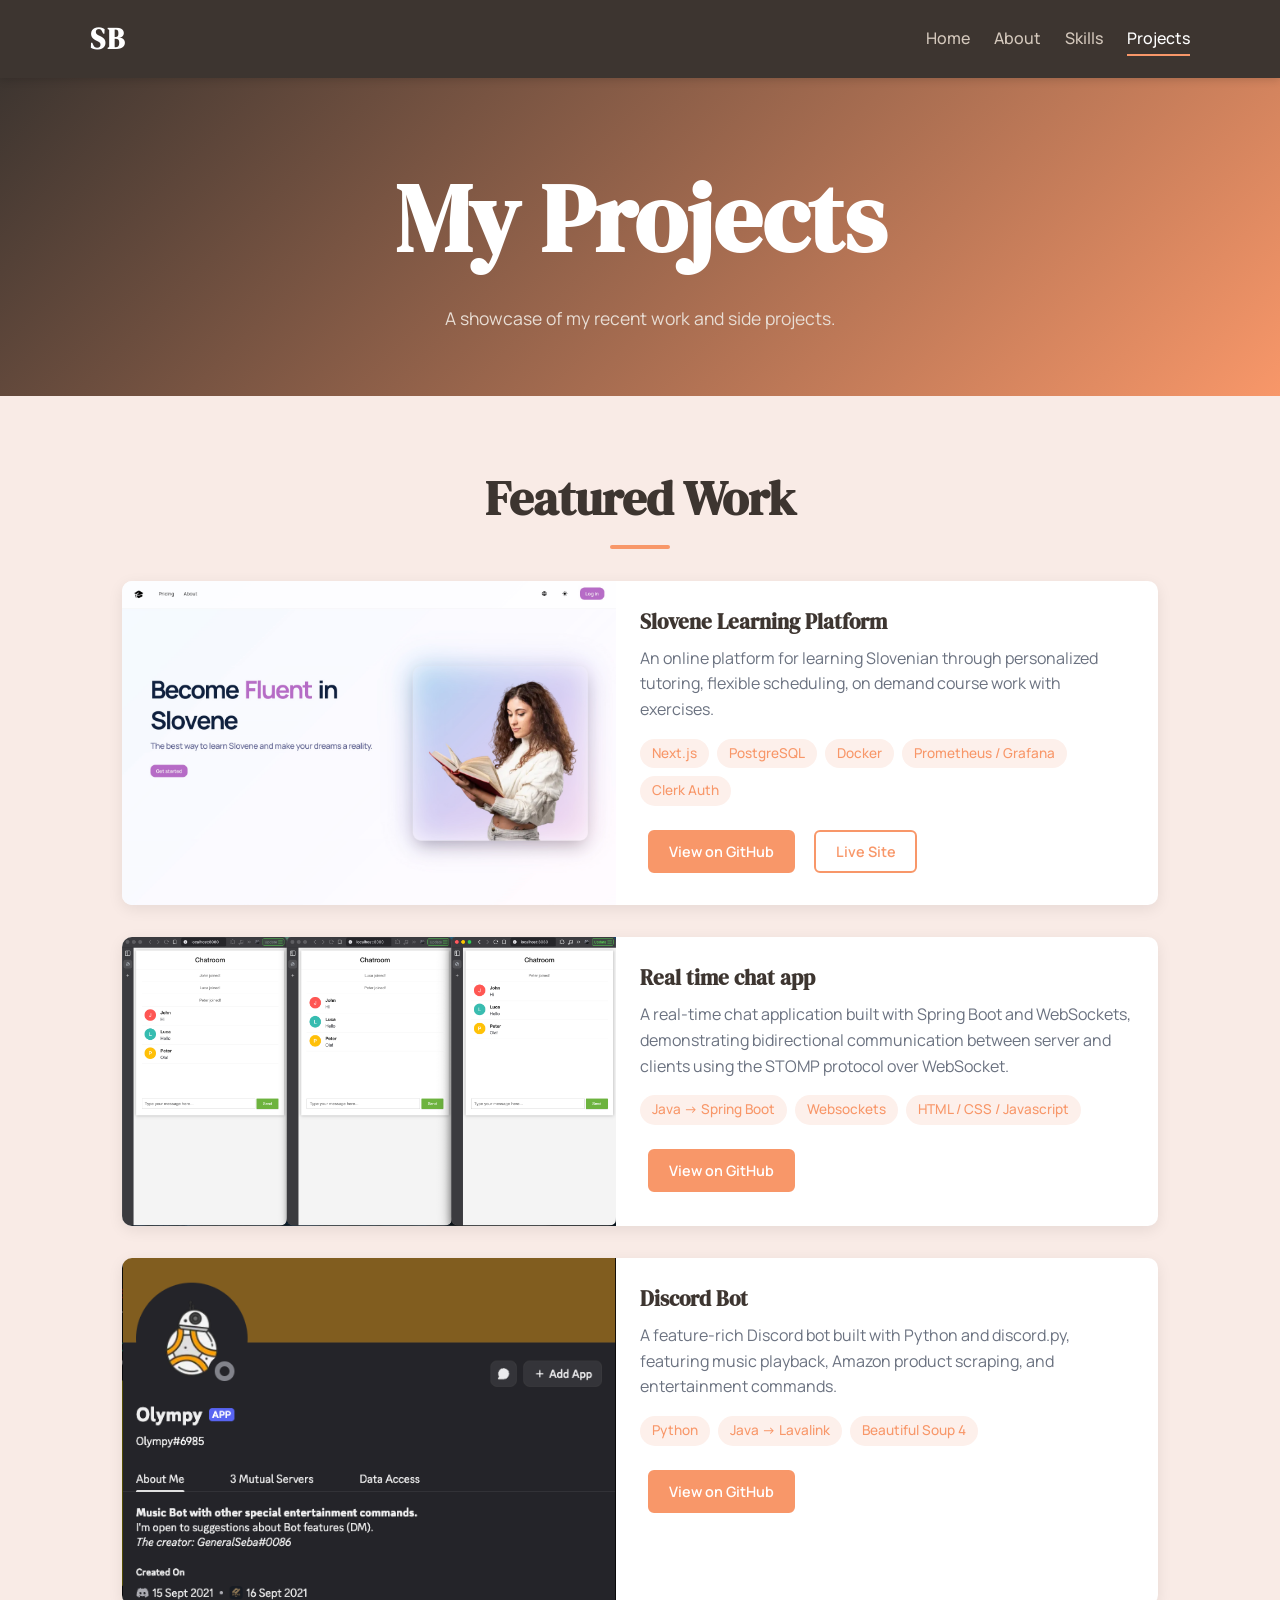
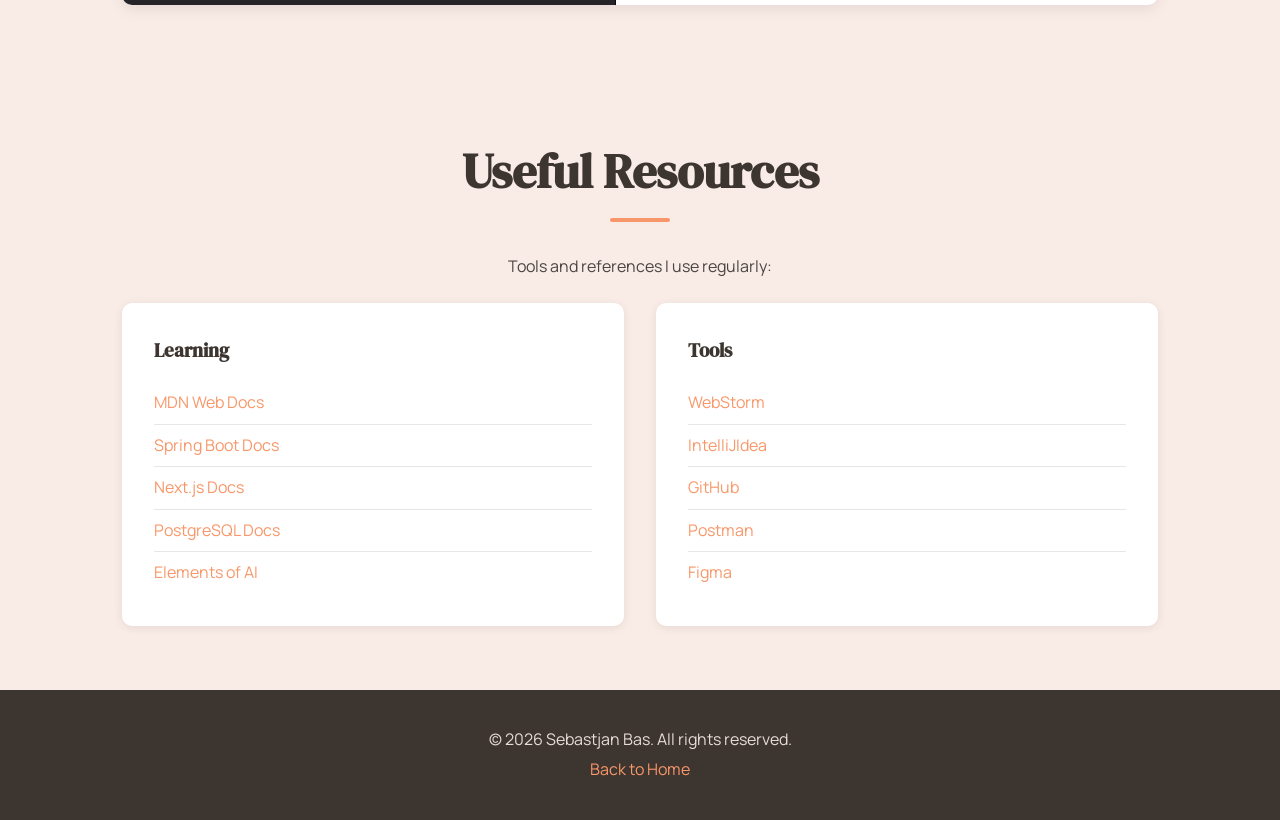
==== projects.html @ 0d4baaa6 "commit the assignment" ====
<!DOCTYPE html>
<html lang="en">
<head>
    <meta charset="UTF-8">
    <meta name="viewport" content="width=device-width, initial-scale=1.0">
    <title>Projects | Sebastjan Bas</title>
    <link rel="preconnect" href="https://fonts.googleapis.com">
    <link rel="preconnect" href="https://fonts.gstatic.com" crossorigin>
    <link href="https://fonts.googleapis.com/css2?family=DM+Serif+Display&family=Manrope:wght@400;500;600;700&display=swap" rel="stylesheet">
    <link rel="stylesheet" href="styles.css">
</head>
<body>

<!-- Navigation -->
<nav id="navbar">
    <div class="nav-container">
        <a href="index.html" class="logo">SB</a>
        <ul class="nav-links">
            <li><a href="index.html">Home</a></li>
            <li><a href="index.html#about">About</a></li>
            <li><a href="index.html#skills">Skills</a></li>
            <li><a href="projects.html" class="active">Projects</a></li>
        </ul>
        <button class="menu-toggle" id="menuToggle">&#9776;</button>
    </div>
</nav>

<!-- Page Header -->
<header class="page-header">
    <h1 style="font-size: 96px">My Projects</h1>
    <p>A showcase of my recent work and side projects.</p>
</header>

<!-- Projects Grid -->
<section class="section">
    <h2 class="section-title">Featured Work</h2>
    <div class="projects-grid">
        <div class="project-card">
            <img src="./assets/project1.jpeg" alt="Slovene Learning Platform">
            <div class="project-info">
                <h3>Slovene Learning Platform</h3>
                <p>An online platform for learning Slovenian through personalized tutoring, flexible scheduling, on demand course work with exercises.</p>
                <ul class="tech-list">
                    <li>Next.js</li>
                    <li>PostgreSQL</li>
                    <li>Docker</li>
                    <li>Prometheus / Grafana</li>
                    <li>Clerk Auth</li>
                </ul>
                <a href="https://github.com/Slovenscina-Korak-za-Korakom" target="_blank" rel="noopener noreferrer" class="btn btn-small">View on GitHub</a>
                <a href="https://slovenscinakzk.com/en" target="_blank" rel="noopener noreferrer" class="btn btn-small btn-outline">Live Site</a>
            </div>
        </div>

        <div class="project-card">
            <img src="./assets/project2.png" alt="Real time chat app">
            <div class="project-info">
                <h3>Real time chat app</h3>
                <p>A real-time chat application built with Spring Boot and WebSockets, demonstrating bidirectional communication between server and clients using the STOMP protocol over WebSocket.</p>
                <ul class="tech-list">
                    <li>Java -> Spring Boot</li>
                    <li>Websockets</li>
                    <li>HTML / CSS / Javascript</li>
                </ul>
                <a href="https://github.com/sebastjanbas/Real-time-app" target="_blank" rel="noopener noreferrer" class="btn btn-small">View on GitHub</a>
            </div>
        </div>

        <div class="project-card">
            <img src="./assets/project3.png" alt="Discord Bot">
            <div class="project-info">
                <h3>Discord Bot</h3>
                <p>A feature-rich Discord bot built with Python and discord.py, featuring music playback, Amazon product scraping, and entertainment commands.</p>
                <ul class="tech-list">
                    <li>Python</li>
                    <li>Java -> Lavalink</li>
                    <li>Beautiful Soup 4</li>
                </ul>
                <a href="https://github.com/sebastjanbas/discord-bot" target="_blank" rel="noopener noreferrer" class="btn btn-small">View on GitHub</a>
            </div>
        </div>

    </div>
</section>

<!-- Resources Section -->
<section class="section">
    <h2 class="section-title">Useful Resources</h2>
    <p style="text-align:center; margin-bottom: 1.5rem;">Tools and references I use regularly:</p>
    <div class="resources-grid">
        <div class="resource-card">
            <h3>Learning</h3>
            <ul class="resource-list">
                <li><a href="https://developer.mozilla.org/" target="_blank" rel="noopener noreferrer">MDN Web Docs</a></li>
                <li><a href="https://spring.io/projects/spring-boot" target="_blank" rel="noopener noreferrer">Spring Boot Docs</a></li>
                <li><a href="https://nextjs.org/docs" target="_blank" rel="noopener noreferrer">Next.js Docs</a></li>
                <li><a href="https://www.postgresql.org/docs/current/index.html" target="_blank" rel="noopener noreferrer">PostgreSQL Docs</a></li>
                <li><a href="https://www.elementsofai.com/" target="_blank" rel="noopener noreferrer">Elements of AI</a></li>
            </ul>
        </div>
        <div class="resource-card">
            <h3>Tools</h3>
            <ul class="resource-list">
                <li><a href="https://www.jetbrains.com/webstorm/" target="_blank" rel="noopener noreferrer">WebStorm</a></li>
                <li><a href="https://www.jetbrains.com/idea/" target="_blank" rel="noopener noreferrer">IntelliJIdea</a></li>
                <li><a href="https://github.com/" target="_blank" rel="noopener noreferrer">GitHub</a></li>
                <li><a href="https://www.postman.com/" target="_blank" rel="noopener noreferrer">Postman</a></li>
                <li><a href="https://www.figma.com/" target="_blank" rel="noopener noreferrer">Figma</a></li>
            </ul>
        </div>
    </div>
</section>

<!-- Footer -->
<footer class="footer">
    <p>&copy; 2026 Sebastjan Bas. All rights reserved.</p>
    <p><a href="index.html">Back to Home</a></p>
</footer>

<script src="script.js"></script>
</body>
</html>
---- styles.css ----
/* ===== Reset & Base ===== */
* {
    margin: 0;
    padding: 0;
    box-sizing: border-box;
}

html {
    scroll-behavior: smooth;
}

body {
    font-family: 'Manrope', sans-serif;
    line-height: 1.6;
    color: #4a4540;
    background-color: #F9EBE6;
}

a {
    color: #F89769;
    text-decoration: none;
    transition: color 0.3s;
}

a:hover {
    color: #e07840;
}

img {
    max-width: 100%;
    height: auto;
    display: block;
}

/* ===== Navigation ===== */
#navbar {
    background-color: #3d3530;
    padding: 1rem 2rem;
    position: sticky;
    top: 0;
    z-index: 1000;
    box-shadow: 0 2px 8px rgba(0, 0, 0, 0.15);
}

.nav-container {
    max-width: 1100px;
    margin: 0 auto;
    display: flex;
    justify-content: space-between;
    align-items: center;
}

.logo {
    font-size: 1.8rem;
    font-weight: 700;
    color: #fff;
    letter-spacing: 2px;
}

.logo {
    font-family: 'DM Serif Display', serif;
}

.logo:hover {
    color: #F89769;
}

.nav-links {
    list-style: none;
    display: flex;
    gap: 1.5rem;
}

.nav-links a {
    color: #d4c8bc;
    font-weight: 500;
    padding: 0.3rem 0;
    border-bottom: 2px solid transparent;
    transition: color 0.3s, border-color 0.3s;
}

.nav-links a:hover,
.nav-links a.active {
    color: #fff;
    border-bottom-color: #F89769;
}

.menu-toggle {
    display: none;
    background: none;
    border: none;
    color: #fff;
    font-size: 1.8rem;
    cursor: pointer;
}

/* ===== Hero Section ===== */
.hero {
    background: url('./assets/photo1.png') center bottom / auto 125% no-repeat,
                linear-gradient(to right, #F9EBE6, #FFF);
    color: #000;
    height: 100vh;
    position: relative;
    text-align: center;
    padding: 6rem 2rem;
}

.hero-content {
    height: 100%;
    display: flex;
    flex-direction: column;
    justify-content: center;
    align-items: center;
    margin: 0 auto;
}

.hero-avatar {
    width: 150px;
    height: 150px;
    border-radius: 50%;
    margin: 0 auto 1.5rem;
    border: 4px solid rgba(255, 255, 255, 0.3);
}

.hero h1 {
    font-family: 'DM Serif Display', serif;
    font-size: 2.8rem;
    margin-bottom: 0.5rem;
    background: linear-gradient(to bottom, #F89769, #000 );
    -webkit-background-clip: text;
    background-clip: text;
    -webkit-text-fill-color: transparent;
}
.hero-sub {
    display: flex;
    flex-direction: row;
    align-items: center;
    justify-content: center;
    gap: 1rem;
}

.tagline {
    font-size: 1.5rem;
    font-weight: bold;
    color: #000;
}

/* ===== Page Header (projects page) ===== */
.page-header {
    background: linear-gradient(135deg, #3d3530 0%, #F89769 100%);
    color: #fff;
    text-align: center;
    padding: 4rem 2rem;
}

.page-header h1 {
    font-family: 'DM Serif Display', serif;
    font-size: 2.5rem;
    margin-bottom: 0.5rem;
}

.page-header p {
    font-size: 1.1rem;
    color: #e8ddd4;
}

/* ===== Buttons ===== */
.btn {
    display: inline-block;
    background-color: #F89769;
    color: #fff;
    padding: 0.75rem 1.8rem;
    border: 2px solid #F89769;
    border-radius: 6px;
    font-family: 'Manrope', sans-serif;
    font-size: 1rem;
    font-weight: 600;
    cursor: pointer;
    transition: background-color 0.3s, transform 0.2s;
    margin: 0.5rem;
}

.btn:hover {
    background-color: #e07840;
    border-color: #e07840;
    color: #fff;
    transform: translateY(-2px);
}

.btn-outline {
    background-color: transparent;
    color: #F89769;
    border-color: #F89769;
}

.btn-outline:hover {
    background-color: #F89769;
    color: #fff;
}

.btn-small {
    padding: 0.5rem 1.2rem;
    font-size: 0.9rem;
}

/* ===== Sections ===== */
.section {
    padding: 4rem 2rem;
    max-width: 1100px;
    margin: 0 auto;
}

.section-alt {
    background-color: #F2DDD5;
    max-width: 100%;
    padding-left: 2rem;
    padding-right: 2rem;
}

.section-alt > * {
    max-width: 1100px;
    margin-left: auto;
    margin-right: auto;
}

.section-title {
    font-family: 'DM Serif Display', serif;
    text-align: center;
    font-size: 3rem;
    margin-bottom: 2rem;
    color: #3d3530;
    position: relative;
}

.section-title::after {
    content: '';
    display: block;
    width: 60px;
    height: 4px;
    background-color: #F89769;
    margin: 0.5rem auto 0;
    border-radius: 2px;
}

.subsection-title {
    font-family: 'DM Serif Display', serif;
    text-align: center;
    font-size: 1.4rem;
    margin: 2.5rem 0 1rem;
    color: #3d3530;
}

/* ===== About Section ===== */
.about-container {
    display: flex;
    gap: 3rem;
    align-items: center;
}

.about-text {
    flex: 1;
}

.about-text p {
    margin-bottom: 1rem;
    font-size: 1.05rem;
}

.about-image {
    flex: 1;
}

.about-image img {
    border-radius: 10px;
    box-shadow: 0 4px 15px rgba(0, 0, 0, 0.1);
}

/* ===== Lists ===== */
.interest-list,
.learning-list {
    padding-left: 1.5rem;
    margin-bottom: 1rem;
}

.interest-list li,
.learning-list li {
    margin-bottom: 0.5rem;
    font-size: 1.05rem;
}

.learning-list {
    max-width: 500px;
    margin-left: auto;
    margin-right: auto;
}

/* ===== Table ===== */
.skills-table {
    width: 100%;
    border-collapse: collapse;
    background-color: #fff;
    border-radius: 8px;
    overflow: hidden;
    box-shadow: 0 2px 10px rgba(0, 0, 0, 0.08);
}

.skills-table thead {
    background-color: #3d3530;
    color: #fff;
}

.skills-table th,
.skills-table td {
    padding: 1rem 1.5rem;
    text-align: left;
}

.skills-table tbody tr {
    border-bottom: 1px solid #e5e7eb;
    transition: background-color 0.2s;
}

.skills-table tbody tr:hover {
    background-color: #FDF0EB;
}

.skills-table tbody tr:last-child {
    border-bottom: none;
}

/* ===== Contact Section ===== */
.contact-container {
    display: flex;
    gap: 3rem;
    align-items: flex-start;
}

.contact-info,
.contact-form {
    flex: 1;
}

.contact-list dt {
    font-weight: 700;
    color: #3d3530;
    margin-top: 1rem;
}

.contact-list dd {
    margin-left: 0;
    margin-top: 0.25rem;
}

/* ===== Form ===== */
form label {
    display: block;
    font-weight: 600;
    margin-bottom: 0.3rem;
    margin-top: 1rem;
    color: #3d3530;
}

form label:first-child {
    margin-top: 0;
}

form input,
form textarea {
    width: 100%;
    padding: 0.75rem;
    border: 2px solid #d1d5db;
    border-radius: 6px;
    font-size: 1rem;
    font-family: inherit;
    transition: border-color 0.3s;
}

form input:focus,
form textarea:focus {
    outline: none;
    border-color: #F89769;
}

form .btn {
    margin-top: 1.2rem;
    width: 100%;
}

/* ===== Projects Grid ===== */
.projects-grid {
    display: flex;
    flex-direction: column;
    align-items: center;
    justify-content: center;
    gap: 2rem;
}

.project-card {
    background: #fff;
    display: flex;
    flex-direction: row;
    width: 100%;
    border-radius: 10px;
    overflow: hidden;
    box-shadow: 0 4px 15px rgba(0, 0, 0, 0.08);
    transition: transform 0.3s, box-shadow 0.3s;
}

.project-card:hover {
    transform: translateY(-5px);
    box-shadow: 0 8px 25px rgba(0, 0, 0, 0.15);
}

.project-card img {
    flex: 1;
    min-width: 0;
    max-width: 500px;
    object-fit: cover;
    align-self: stretch;
}

.project-info {
    flex: 1;
    min-width: 0;
    padding: 1.5rem;
}

.project-info h3 {
    font-family: 'DM Serif Display', serif;
    font-size: 1.3rem;
    color: #3d3530;
    margin-bottom: 0.5rem;
}

.project-info p {
    color: #6b7280;
    margin-bottom: 1rem;
}

.tech-list {
    list-style: none;
    display: flex;
    gap: 0.5rem;
    flex-wrap: wrap;
    margin-bottom: 1rem;
}

.tech-list li {
    background-color: #FDF0EB;
    color: #F89769;
    padding: 0.25rem 0.75rem;
    border-radius: 20px;
    font-size: 0.85rem;
    font-weight: 500;
}

/* ===== Resources ===== */
.resources-grid {
    display: grid;
    grid-template-columns: repeat(auto-fit, minmax(250px, 1fr));
    gap: 2rem;
}

.resource-card {
    background: #fff;
    padding: 2rem;
    border-radius: 10px;
    box-shadow: 0 2px 10px rgba(0, 0, 0, 0.08);
}

.resource-card h3 {
    font-family: 'DM Serif Display', serif;
    color: #3d3530;
    margin-bottom: 1rem;
    font-size: 1.2rem;
}

.resource-list {
    list-style: none;
}

.resource-list li {
    padding: 0.5rem 0;
    border-bottom: 1px solid #e5e7eb;
}

.resource-list li:last-child {
    border-bottom: none;
}

/* ===== Footer ===== */
.footer {
    background-color: #3d3530;
    color: #e8ddd4;
    text-align: center;
    padding: 2rem;
}

.footer a {
    color: #F89769;
}

.footer a:hover {
    color: #fff;
}

.footer p {
    margin: 0.3rem 0;
}

/* ===== Responsive ===== */
@media (max-width: 768px) {
    .nav-links {
        display: none;
        flex-direction: column;
        position: absolute;
        top: 100%;
        left: 0;
        right: 0;
        background-color: #3d3530;
        padding: 1rem 2rem;
        gap: 0.5rem;
    }

    .nav-links.show {
        display: flex;
    }

    .menu-toggle {
        display: block;
    }

    .hero h1 {
        font-size: 2rem;
    }

    .about-container,
    .contact-container {
        flex-direction: column;
    }

    .skills-table th,
    .skills-table td {
        padding: 0.7rem 0.8rem;
        font-size: 0.9rem;
    }

    .projects-grid {
        grid-template-columns: 1fr;
    }
}
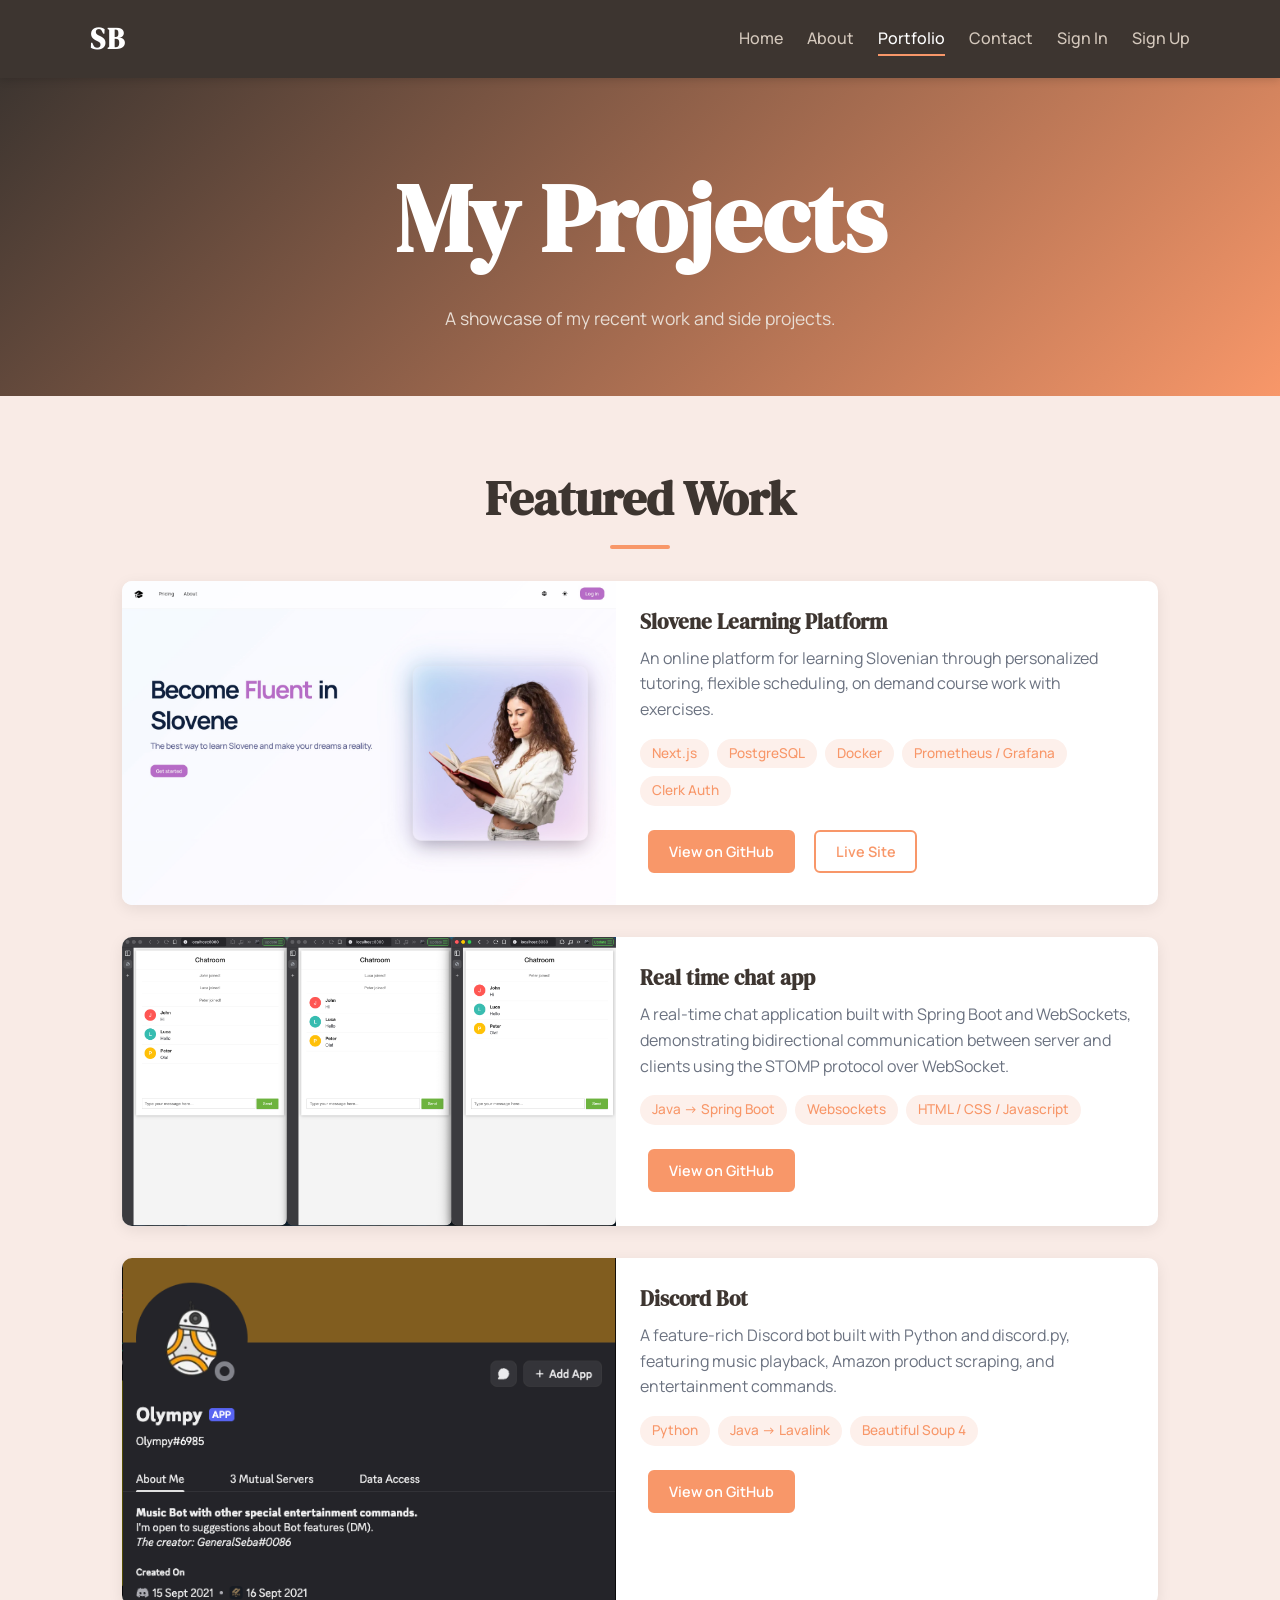
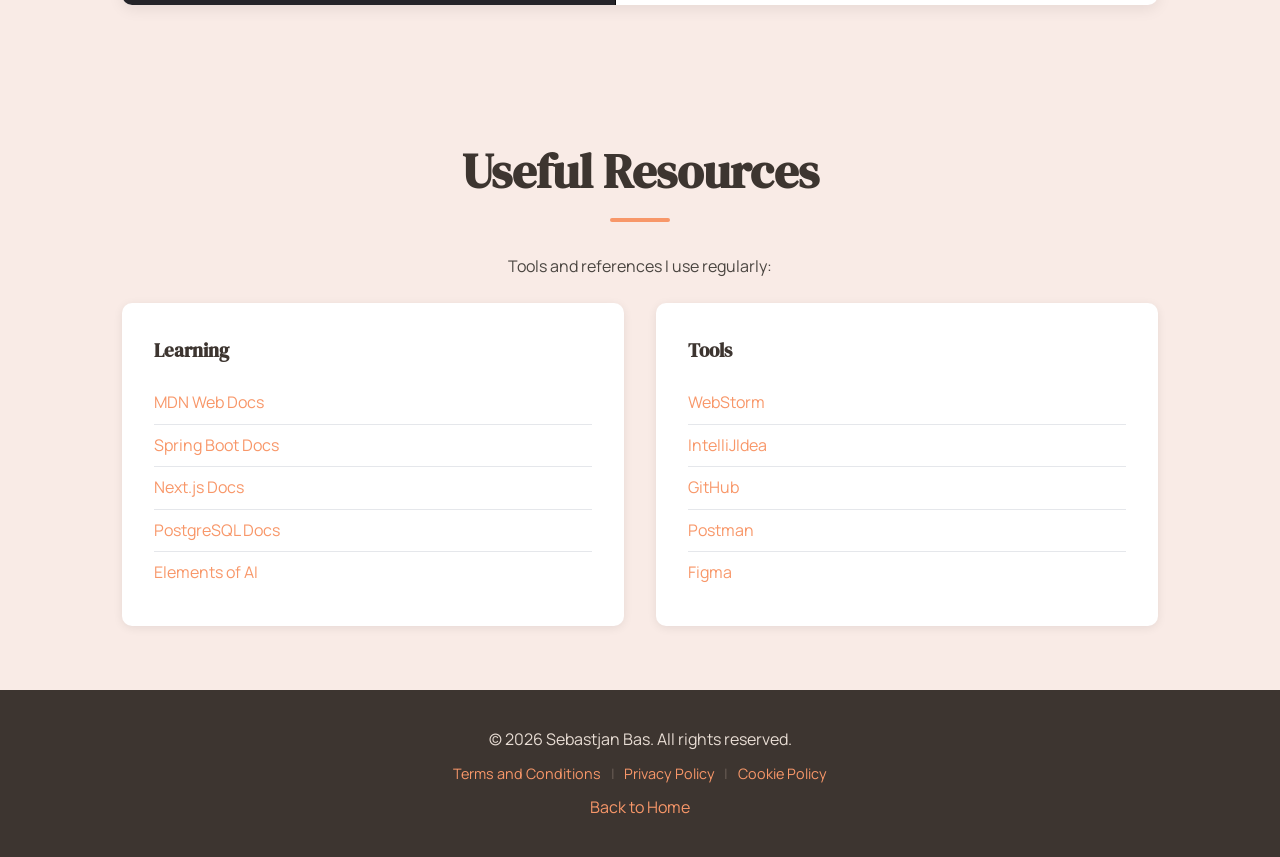
==== commit 597426b1: "update the class portfolio site" ====
--- a/projects.html
+++ b/projects.html
@@ -17,9 +17,11 @@
         <a href="index.html" class="logo">SB</a>
         <ul class="nav-links">
             <li><a href="index.html">Home</a></li>
-            <li><a href="index.html#about">About</a></li>
-            <li><a href="index.html#skills">Skills</a></li>
-            <li><a href="projects.html" class="active">Projects</a></li>
+            <li><a href="about.html">About</a></li>
+            <li><a href="projects.html" class="active">Portfolio</a></li>
+            <li><a href="contact.html">Contact</a></li>
+            <li><a href="signin.html">Sign In</a></li>
+            <li><a href="signup.html">Sign Up</a></li>
         </ul>
         <button class="menu-toggle" id="menuToggle">&#9776;</button>
     </div>
@@ -114,6 +116,13 @@
 <!-- Footer -->
 <footer class="footer">
     <p>&copy; 2026 Sebastjan Bas. All rights reserved.</p>
+    <nav class="footer-nav">
+        <a href="terms.html">Terms and Conditions</a>
+        <span class="footer-sep">|</span>
+        <a href="privacy.html">Privacy Policy</a>
+        <span class="footer-sep">|</span>
+        <a href="cookie.html">Cookie Policy</a>
+    </nav>
     <p><a href="index.html">Back to Home</a></p>
 </footer>
 
--- a/styles.css
+++ b/styles.css
@@ -488,7 +488,140 @@
     border-bottom: none;
 }
 
-/* ===== Footer ===== */
+/* ===== Auth Pages ===== */
+.auth-page {
+    min-height: calc(100vh - 130px);
+    background-color: #F2DDD5;
+    display: flex;
+    align-items: center;
+    justify-content: center;
+    padding: 3rem 1.5rem;
+}
+
+.auth-card {
+    background: #fff;
+    border-radius: 12px;
+    box-shadow: 0 4px 24px rgba(0, 0, 0, 0.12);
+    padding: 2.5rem 2rem;
+    width: 100%;
+    max-width: 440px;
+}
+
+.auth-card-header {
+    text-align: center;
+    margin-bottom: 1.8rem;
+}
+
+.auth-card-header h1 {
+    font-family: 'DM Serif Display', serif;
+    font-size: 2rem;
+    color: #3d3530;
+    margin-bottom: 0.3rem;
+}
+
+.auth-card-header p {
+    color: #6b7280;
+    font-size: 0.95rem;
+}
+
+.auth-row {
+    display: flex;
+    justify-content: space-between;
+    align-items: center;
+    margin-top: 0.75rem;
+    font-size: 0.9rem;
+}
+
+.checkbox-label {
+    display: flex;
+    align-items: center;
+    gap: 0.4rem;
+    font-weight: 400;
+    cursor: pointer;
+    color: #4a4540;
+    margin-top: 0;
+}
+
+.checkbox-label input[type="checkbox"] {
+    width: auto;
+    margin: 0;
+}
+
+.forgot-link {
+    font-size: 0.9rem;
+}
+
+.auth-btn {
+    width: 100%;
+    margin-top: 1.5rem;
+}
+
+.auth-switch {
+    text-align: center;
+    margin-top: 1.5rem;
+    font-size: 0.95rem;
+    color: #6b7280;
+}
+
+/* ===== Policy Pages ===== */
+.policy-content {
+    max-width: 800px;
+}
+
+.policy-content h2 {
+    font-family: 'DM Serif Display', serif;
+    color: #3d3530;
+    font-size: 1.5rem;
+    margin: 2rem 0 0.75rem;
+}
+
+.policy-content h2:first-child {
+    margin-top: 0;
+}
+
+.policy-content p {
+    margin-bottom: 1rem;
+    line-height: 1.8;
+}
+
+.policy-links {
+    list-style: none;
+    display: flex;
+    gap: 1.5rem;
+    margin-top: 1.5rem;
+    flex-wrap: wrap;
+}
+
+/* ===== Map Container ===== */
+.map-container {
+    margin-top: 2rem;
+}
+
+/* ===== Pull Quote ===== */
+.pullquote {
+    border-left: 4px solid #F89769;
+    padding: 1rem 1.5rem;
+    margin: 2rem 0;
+    font-style: italic;
+    font-size: 1.15rem;
+    color: #3d3530;
+    background-color: #FDF0EB;
+    border-radius: 0 8px 8px 0;
+}
+
+/* ===== Figure / Figcaption ===== */
+figure {
+    margin: 0;
+}
+
+figcaption {
+    text-align: center;
+    font-size: 0.85rem;
+    color: #6b7280;
+    margin-top: 0.5rem;
+}
+
+/* ===== Footer Nav ===== */
 .footer {
     background-color: #3d3530;
     color: #e8ddd4;
@@ -506,6 +639,24 @@
 
 .footer p {
     margin: 0.3rem 0;
+}
+
+.footer-nav {
+    margin: 0.6rem 0;
+    font-size: 0.9rem;
+}
+
+.footer-nav a {
+    color: #F89769;
+}
+
+.footer-nav a:hover {
+    color: #fff;
+}
+
+.footer-sep {
+    color: #6b5f57;
+    margin: 0 0.4rem;
 }
 
 /* ===== Responsive ===== */
